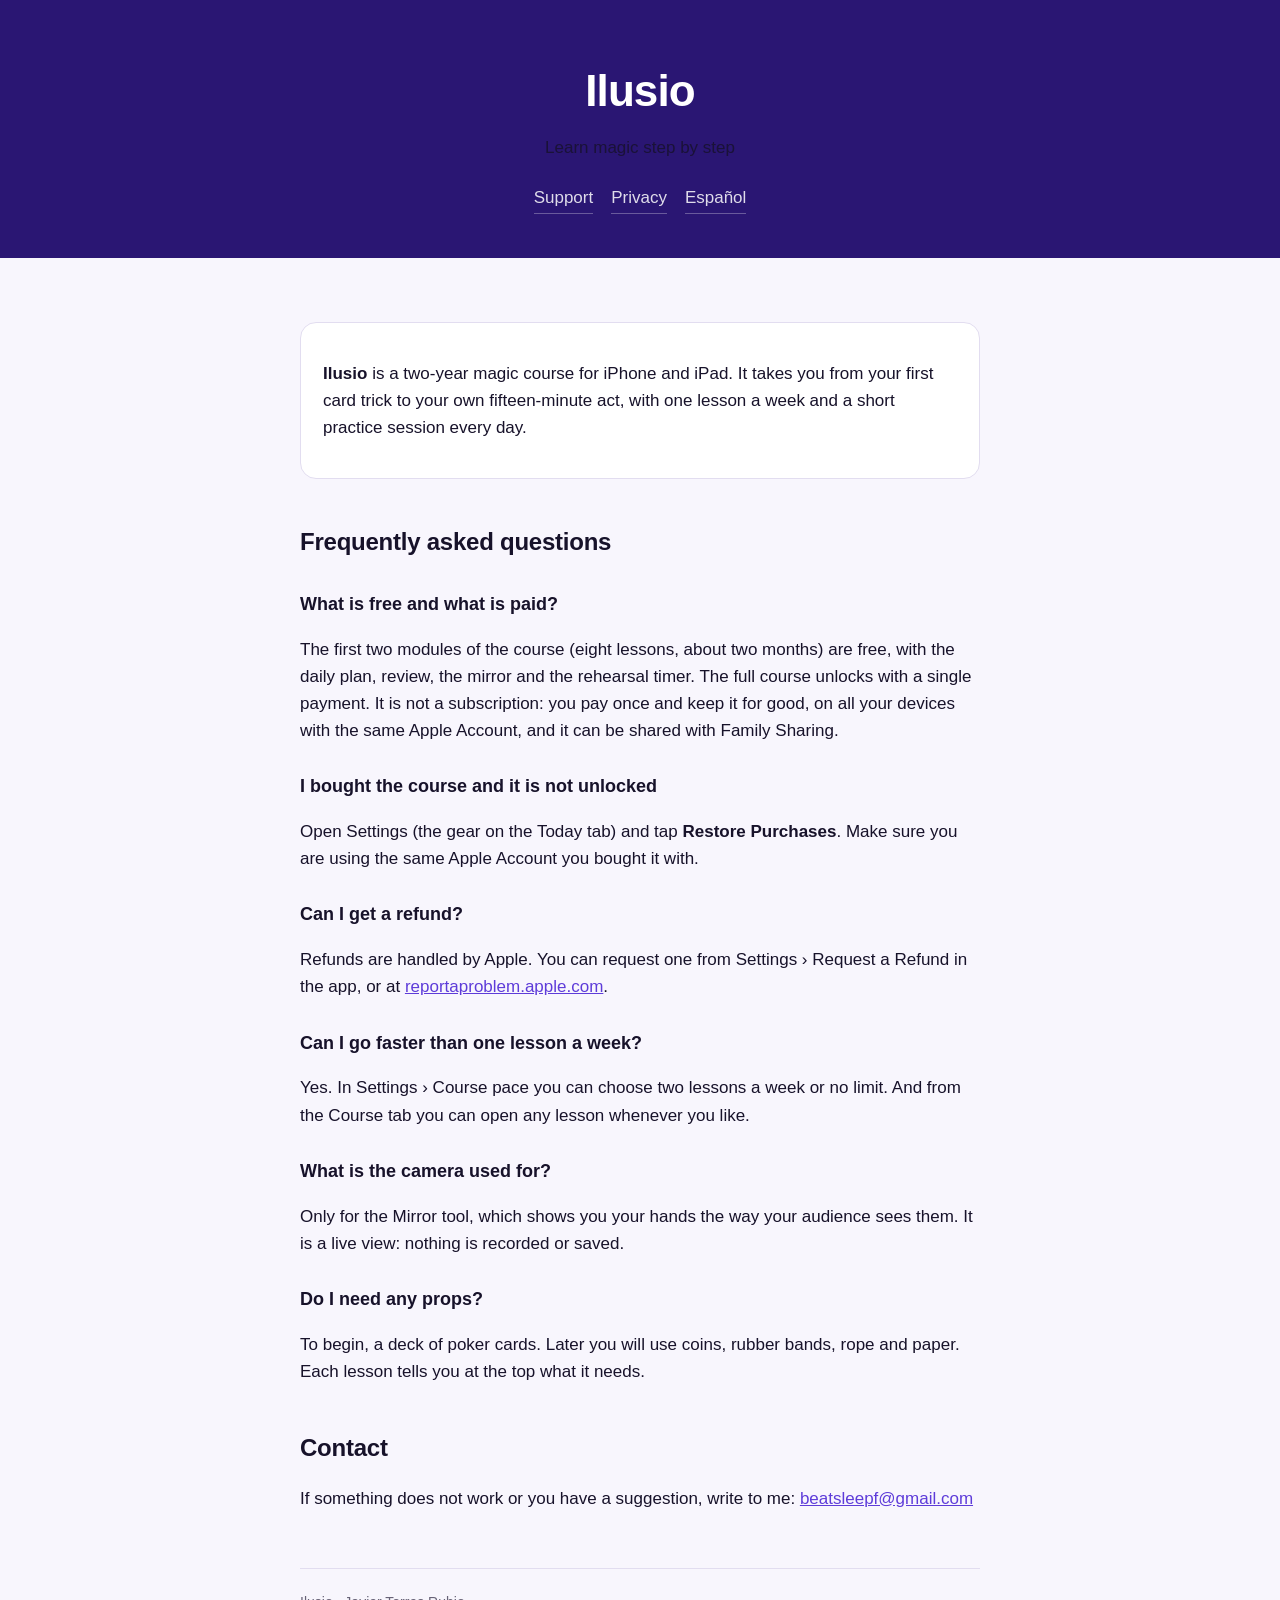
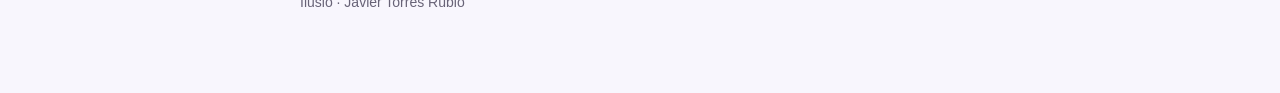
==== en/index.html @ 59c04b96 "Web de Ilusio" ====
<!doctype html>
<html lang="en">
<head>
<meta charset="utf-8">
<meta name="viewport" content="width=device-width, initial-scale=1, viewport-fit=cover">
<title>Ilusio: learn magic step by step · Support</title>
<link rel="canonical" href="https://javi7899.github.io/ilusio-web/en/">
<link rel="alternate" hreflang="es" href="https://javi7899.github.io/ilusio-web/">
<link rel="alternate" hreflang="en" href="https://javi7899.github.io/ilusio-web/en/">
<meta name="description" content="Ilusio is a two-year magic course for iPhone and iPad: cards, coins, mentalism and stage, ten minutes a day. Support and frequently asked questions.">
<link rel="stylesheet" href="../estilo.css">
</head>
<body>
<header>
  <h1>Ilusio</h1>
  <p>Learn magic step by step</p>
  <nav>
    <a href="./">Support</a>
    <a href="privacy.html">Privacy</a>
    <a href="../" hreflang="es" lang="es">Español</a>
  </nav>
</header>
<main>
  <div class="card">
    <p><strong>Ilusio</strong> is a two-year magic course for iPhone and iPad. It takes you from your first card trick to your own fifteen-minute act, with one lesson a week and a short practice session every day.</p>
  </div>

  <h2>Frequently asked questions</h2>
  <h3>What is free and what is paid?</h3>
  <p>The first two modules of the course (eight lessons, about two months) are free, with the daily plan, review, the mirror and the rehearsal timer. The full course unlocks with a single payment. It is not a subscription: you pay once and keep it for good, on all your devices with the same Apple Account, and it can be shared with Family Sharing.</p>
  <h3>I bought the course and it is not unlocked</h3>
  <p>Open Settings (the gear on the Today tab) and tap <strong>Restore Purchases</strong>. Make sure you are using the same Apple Account you bought it with.</p>
  <h3>Can I get a refund?</h3>
  <p>Refunds are handled by Apple. You can request one from Settings › Request a Refund in the app, or at <a href="https://reportaproblem.apple.com">reportaproblem.apple.com</a>.</p>
  <h3>Can I go faster than one lesson a week?</h3>
  <p>Yes. In Settings › Course pace you can choose two lessons a week or no limit. And from the Course tab you can open any lesson whenever you like.</p>
  <h3>What is the camera used for?</h3>
  <p>Only for the Mirror tool, which shows you your hands the way your audience sees them. It is a live view: nothing is recorded or saved.</p>
  <h3>Do I need any props?</h3>
  <p>To begin, a deck of poker cards. Later you will use coins, rubber bands, rope and paper. Each lesson tells you at the top what it needs.</p>

  <h2>Contact</h2>
  <p>If something does not work or you have a suggestion, write to me: <span data-correo><noscript>beatsleepf (at) gmail.com</noscript></span></p>

  <footer>Ilusio · Javier Torres Rubio</footer>
</main>
<script src="../contacto.js"></script>
</body>
</html>
---- estilo.css ----
:root {
  --canvas: #F8F6FD; --surface: #FFFFFF; --ink: #17122A; --subtle: #686377;
  --hairline: #E2DDF0; --brand: #5E3CD9; --deep: #2A1673;
}
@media (prefers-color-scheme: dark) {
  :root {
    --canvas: #0E0B18; --surface: #19152A; --ink: #F1EEFA; --subtle: #A29CB5;
    --hairline: #2C2643; --brand: #A99BFF; --deep: #2A1673;
  }
}
* { box-sizing: border-box; }
body {
  margin: 0; background: var(--canvas); color: var(--ink);
  font: 17px/1.6 -apple-system, BlinkMacSystemFont, "Segoe UI", Roboto, sans-serif;
  -webkit-font-smoothing: antialiased;
}
/* Nada de backdrop-filter en una cabecera fija: crea un contexto de composición
   que oscurece toda la página que queda por debajo. */
header {
  background: var(--deep); color: #fff; padding: 56px 20px 44px; text-align: center;
}
header h1 { margin: 0 0 8px; font-size: clamp(30px, 7vw, 44px); letter-spacing: -0.02em; }
header p { margin: 0; opacity: 0.8; font-size: 17px; }
nav { display: flex; gap: 18px; justify-content: center; margin-top: 22px; flex-wrap: wrap; }
nav a { color: #fff; opacity: 0.85; text-decoration: none; border-bottom: 1px solid rgba(255,255,255,.35); padding-bottom: 2px; }
nav a:hover { opacity: 1; }
main { max-width: 720px; margin: 0 auto; padding: 44px 20px 80px; }
h2 { font-size: 24px; margin: 44px 0 12px; letter-spacing: -0.01em; }
h2:first-child { margin-top: 0; }
h3 { font-size: 18px; margin: 28px 0 6px; }
p, li { color: var(--ink); }
.subtle { color: var(--subtle); }
ul { padding-left: 22px; }
li { margin-bottom: 8px; }
.card {
  background: var(--surface); border: 1px solid var(--hairline);
  border-radius: 16px; padding: 20px 22px; margin: 20px 0;
}
a { color: var(--brand); }
footer { border-top: 1px solid var(--hairline); margin-top: 56px; padding-top: 22px; color: var(--subtle); font-size: 14px; }
code { background: var(--hairline); padding: 2px 6px; border-radius: 5px; font-size: 14px; }
@media (prefers-reduced-motion: reduce) { * { transition: none !important; animation: none !important; } }
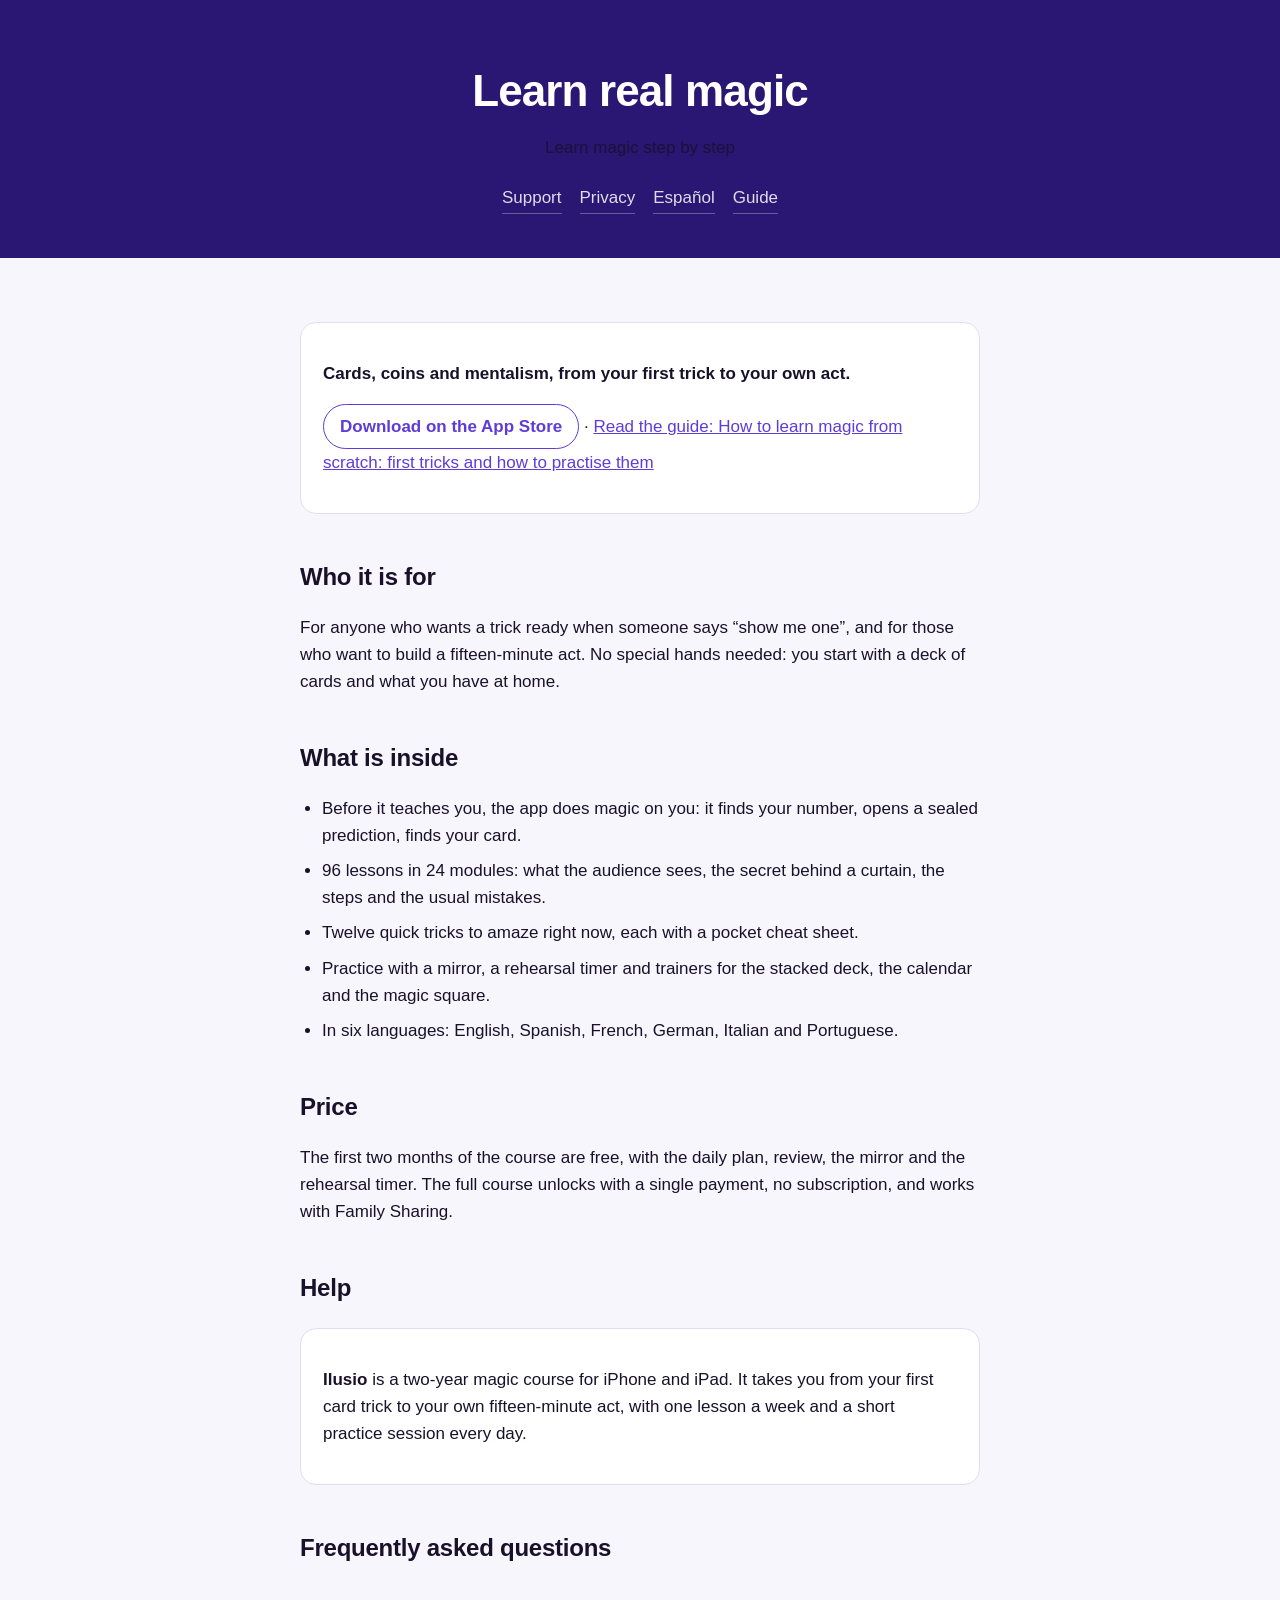
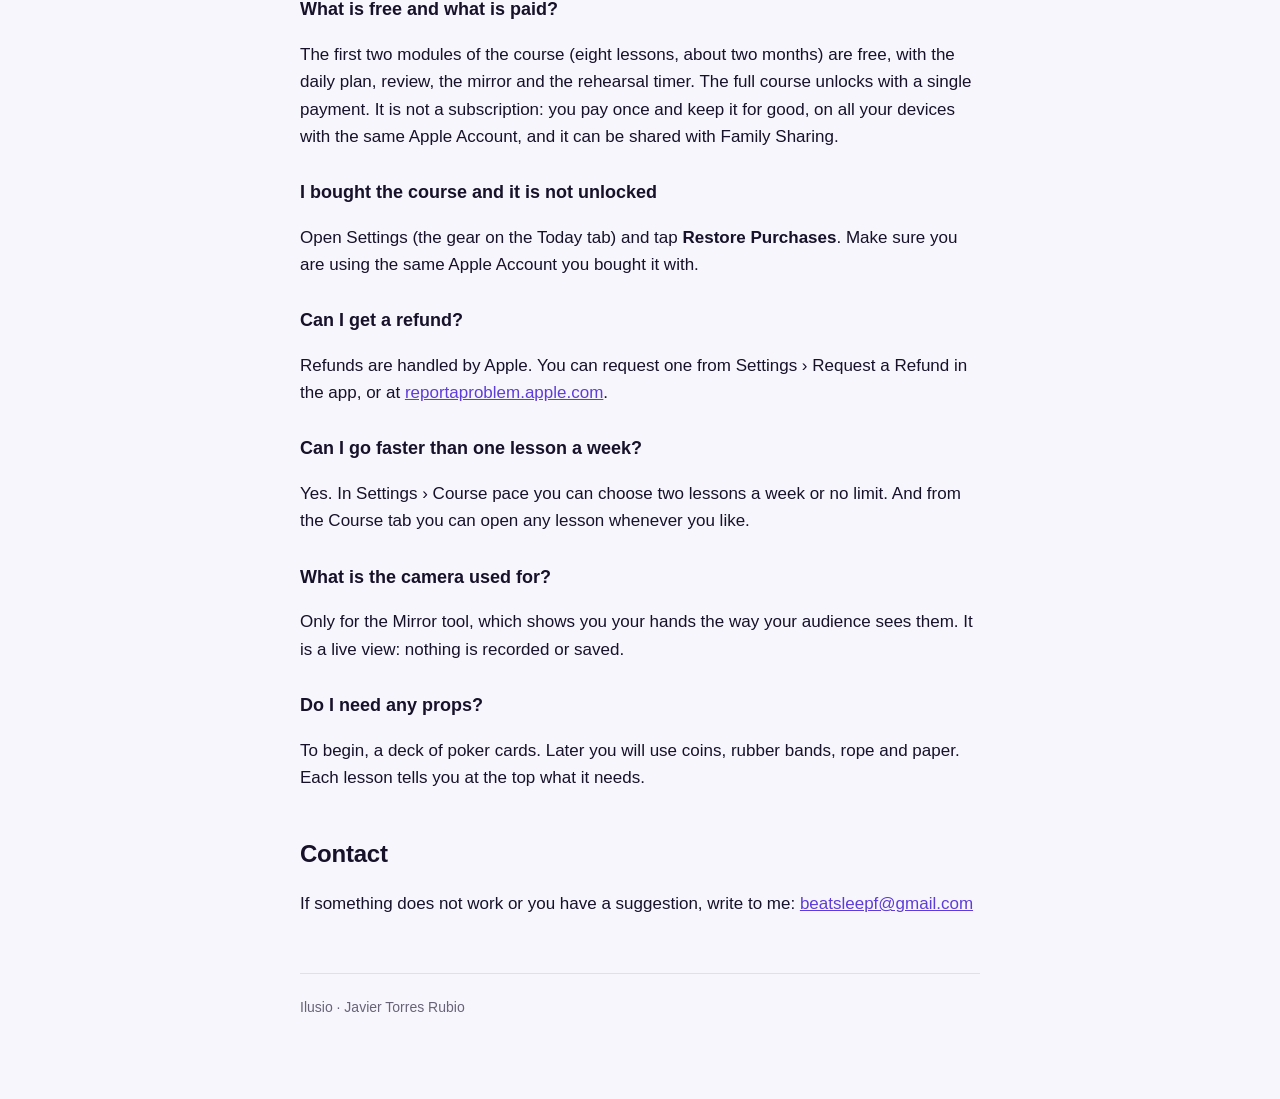
==== commit 4654f34c: "Presentation, practical guide (es/en), App Store banner and structured data Co-Authored-By: Claude O" ====
--- a/en/index.html
+++ b/en/index.html
@@ -3,24 +3,39 @@
 <head>
 <meta charset="utf-8">
 <meta name="viewport" content="width=device-width, initial-scale=1, viewport-fit=cover">
-<title>Ilusio: learn magic step by step · Support</title>
+<title>Ilusio: learn magic tricks step by step</title>
+<meta name="apple-itunes-app" content="app-id=6819874625">
+<script type="application/ld+json">{"@context": "https://schema.org", "@type": "SoftwareApplication", "name": "Ilusio", "operatingSystem": "iOS, iPadOS", "applicationCategory": "EducationalApplication", "inLanguage": "en", "description": "A two-year magic course for iPhone and iPad: card tricks, coins and mentalism, with the app doing magic on you first. Two months free, then one payment.", "url": "https://javi7899.github.io/ilusio-web/en/", "downloadUrl": "https://apps.apple.com/app/id6819874625", "offers": {"@type": "Offer", "price": "0", "priceCurrency": "EUR"}}</script>
 <link rel="canonical" href="https://javi7899.github.io/ilusio-web/en/">
 <link rel="alternate" hreflang="es" href="https://javi7899.github.io/ilusio-web/">
 <link rel="alternate" hreflang="en" href="https://javi7899.github.io/ilusio-web/en/">
-<meta name="description" content="Ilusio is a two-year magic course for iPhone and iPad: cards, coins, mentalism and stage, ten minutes a day. Support and frequently asked questions.">
+<meta name="description" content="A two-year magic course for iPhone and iPad: card tricks, coins and mentalism, with the app doing magic on you first. Two months free, then one payment.">
 <link rel="stylesheet" href="../estilo.css">
 </head>
 <body>
 <header>
-  <h1>Ilusio</h1>
+  <h1>Learn real magic</h1>
   <p>Learn magic step by step</p>
   <nav>
     <a href="./">Support</a>
     <a href="privacy.html">Privacy</a>
     <a href="../" hreflang="es" lang="es">Español</a>
-  </nav>
+   <a href="guide.html">Guide</a></nav>
 </header>
 <main>
+  <!-- presentacion -->
+  <section class="card">
+    <p><strong>Cards, coins and mentalism, from your first trick to your own act.</strong></p>
+    <p><a class="tienda" href="https://apps.apple.com/app/id6819874625">Download on the App Store</a> · <a href="guide.html">Read the guide: How to learn magic from scratch: first tricks and how to practise them</a></p>
+  </section>
+  <h2>Who it is for</h2>
+  <p>For anyone who wants a trick ready when someone says “show me one”, and for those who want to build a fifteen-minute act. No special hands needed: you start with a deck of cards and what you have at home.</p>
+  <h2>What is inside</h2>
+  <ul><li>Before it teaches you, the app does magic on you: it finds your number, opens a sealed prediction, finds your card.</li><li>96 lessons in 24 modules: what the audience sees, the secret behind a curtain, the steps and the usual mistakes.</li><li>Twelve quick tricks to amaze right now, each with a pocket cheat sheet.</li><li>Practice with a mirror, a rehearsal timer and trainers for the stacked deck, the calendar and the magic square.</li><li>In six languages: English, Spanish, French, German, Italian and Portuguese.</li></ul>
+  <h2>Price</h2>
+  <p>The first two months of the course are free, with the daily plan, review, the mirror and the rehearsal timer. The full course unlocks with a single payment, no subscription, and works with Family Sharing.</p>
+  <h2>Help</h2>
+  <!-- /presentacion -->
   <div class="card">
     <p><strong>Ilusio</strong> is a two-year magic course for iPhone and iPad. It takes you from your first card trick to your own fifteen-minute act, with one lesson a week and a short practice session every day.</p>
   </div>
--- a/estilo.css
+++ b/estilo.css
@@ -40,3 +40,6 @@
 footer { border-top: 1px solid var(--hairline); margin-top: 56px; padding-top: 22px; color: var(--subtle); font-size: 14px; }
 code { background: var(--hairline); padding: 2px 6px; border-radius: 5px; font-size: 14px; }
 @media (prefers-reduced-motion: reduce) { * { transition: none !important; animation: none !important; } }
+
+/* Enlace a la App Store en la presentación. */
+a.tienda { display: inline-block; font-weight: 600; text-decoration: none; padding: 8px 16px; border-radius: 999px; border: 1px solid currentColor; }
